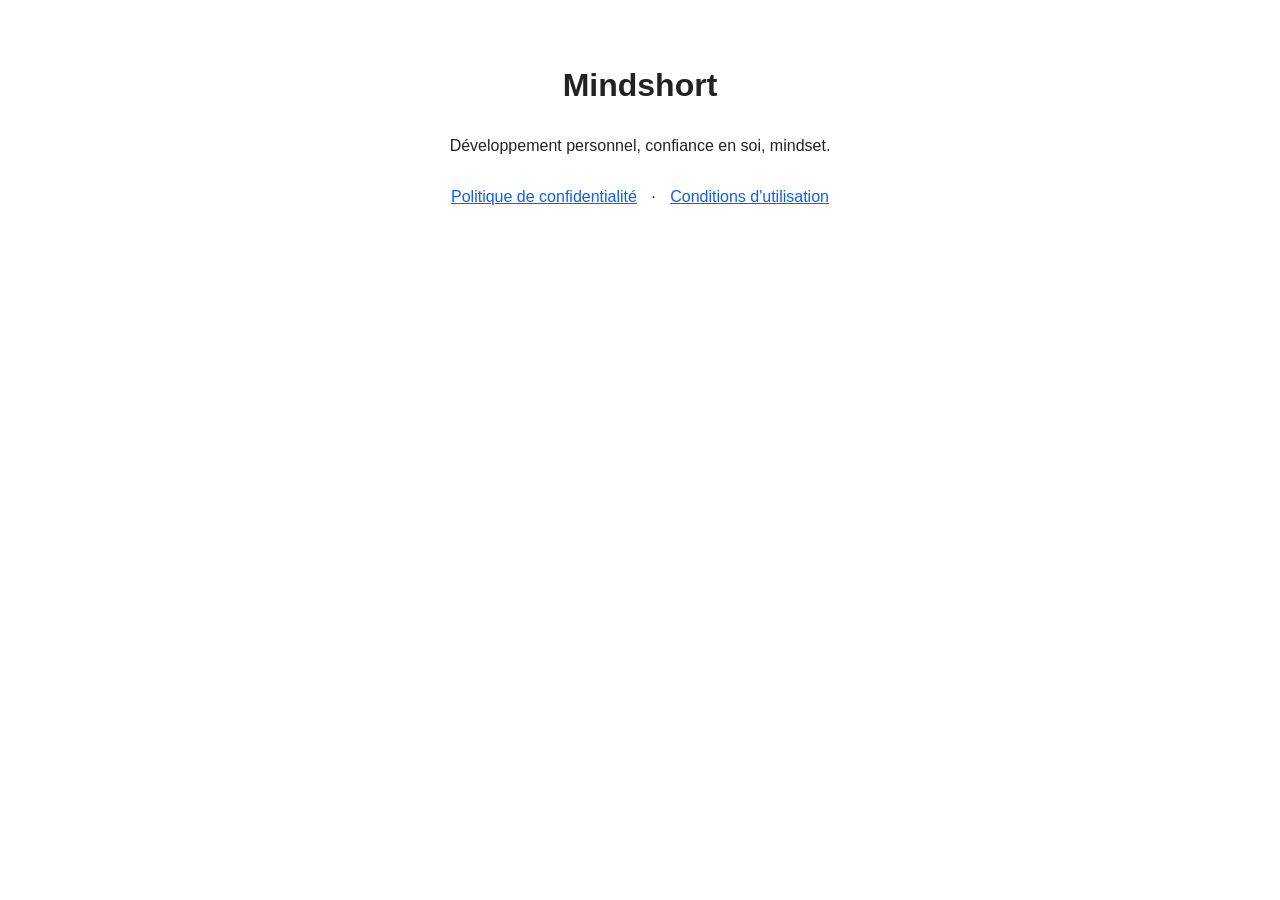
==== index.html @ 14fb2680 "Add files via upload" ====
<!DOCTYPE html>
<html lang="fr">
<head>
<meta charset="UTF-8">
<title>Mindshort</title>
<meta name="viewport" content="width=device-width, initial-scale=1">
<style>
  body { font-family: -apple-system, Segoe UI, Roboto, Arial, sans-serif; max-width: 720px; margin: 60px auto; padding: 0 20px; line-height: 1.6; color: #222; text-align: center; }
  a { display: inline-block; margin: 10px; color: #0b5fff; }
</style>
</head>
<body>
<h1>Mindshort</h1>
<p>Développement personnel, confiance en soi, mindset.</p>
<p>
<a href="confidentielle.html">Politique de confidentialité</a> ·
<a href="conditions.html">Conditions d'utilisation</a>
</p>
</body>
</html>
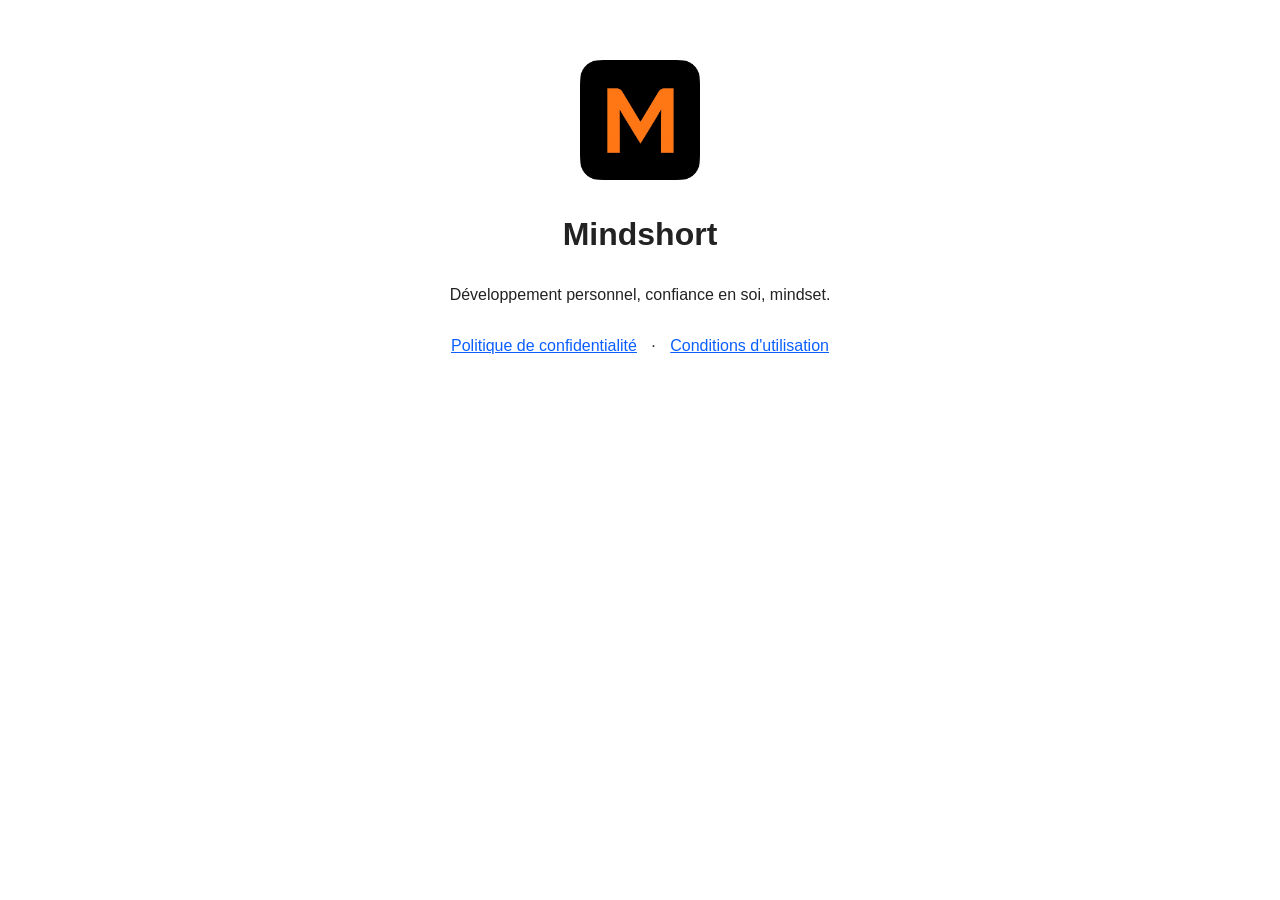
==== commit eabf1144: "Ajout logo Mindshort" ====
--- a/index.html
+++ b/index.html
@@ -10,10 +10,11 @@
 </style>
 </head>
 <body>
+<img src="logo.png" alt="Mindshort" style="width:120px;height:120px;">
 <h1>Mindshort</h1>
 <p>Développement personnel, confiance en soi, mindset.</p>
 <p>
-<a href="confidentielle.html">Politique de confidentialité</a> ·
+<a href="confidentialite.html">Politique de confidentialité</a> ·
 <a href="conditions.html">Conditions d'utilisation</a>
 </p>
 </body>
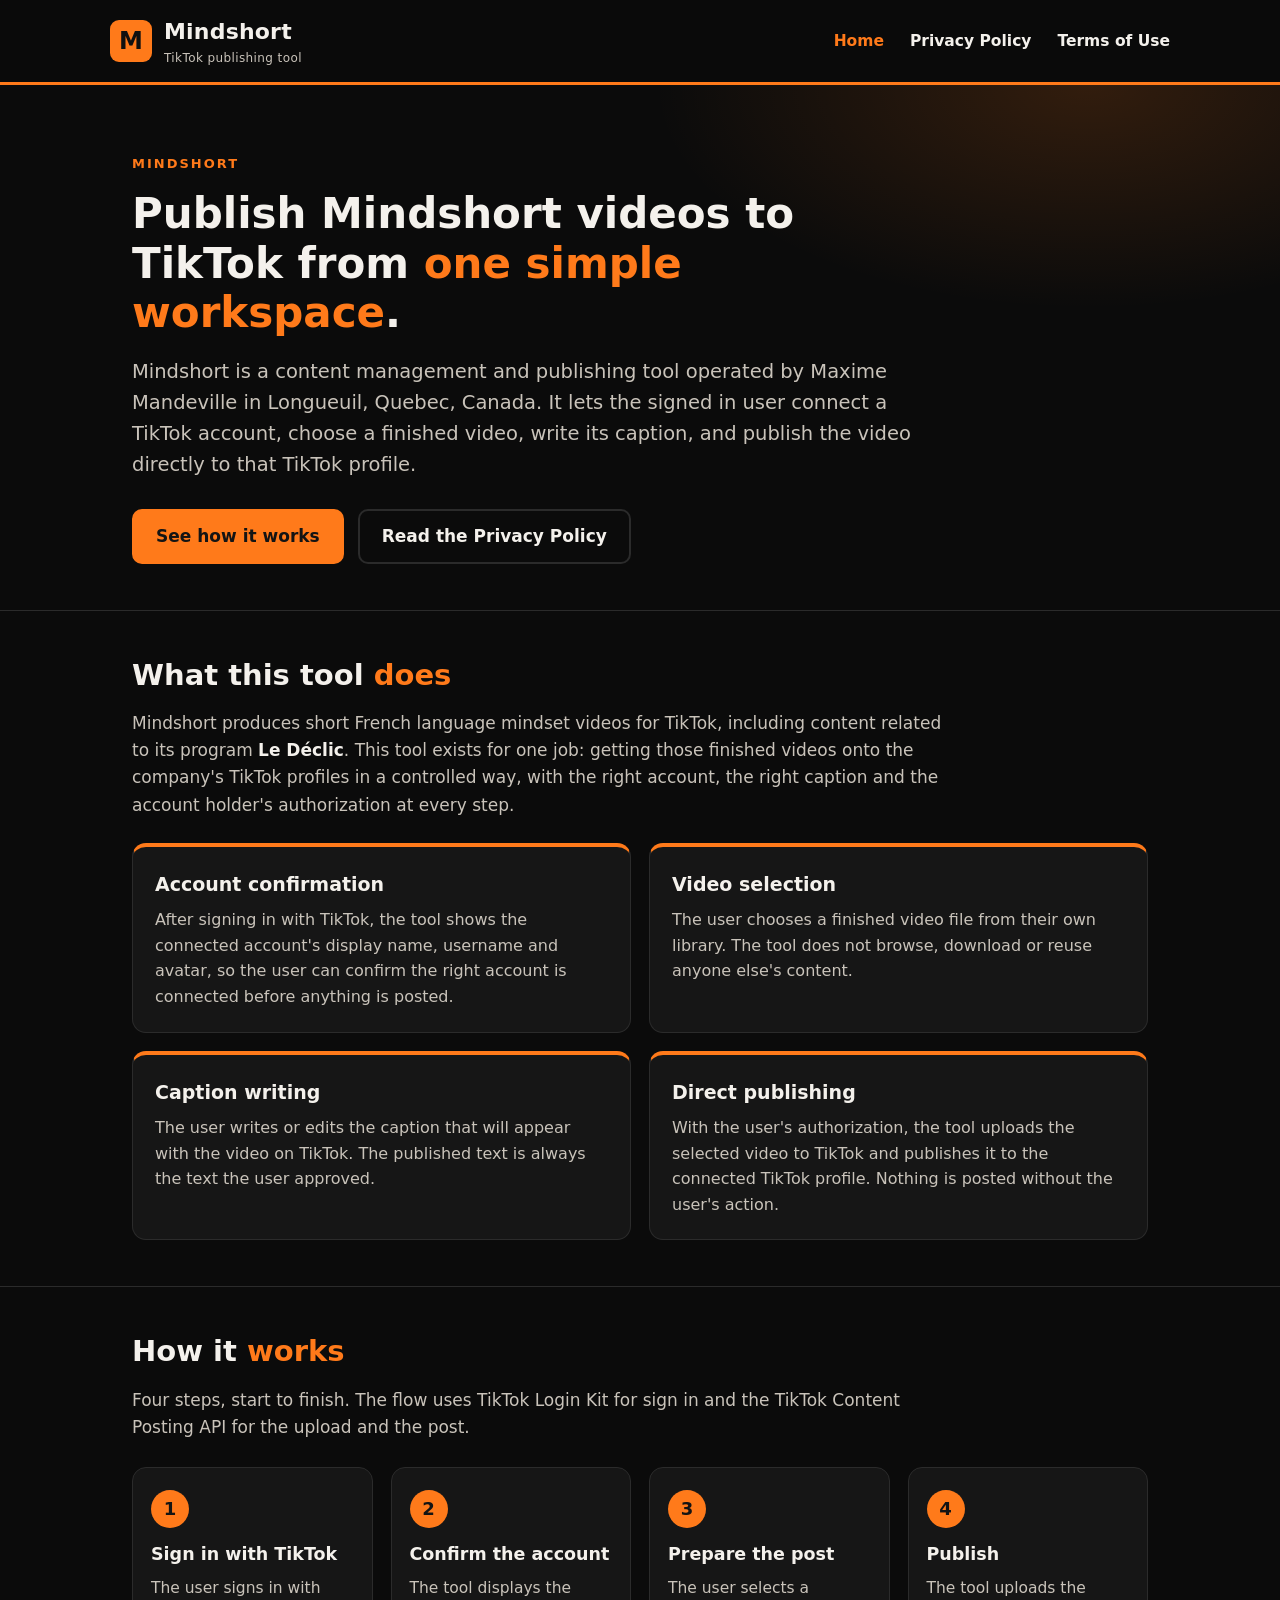
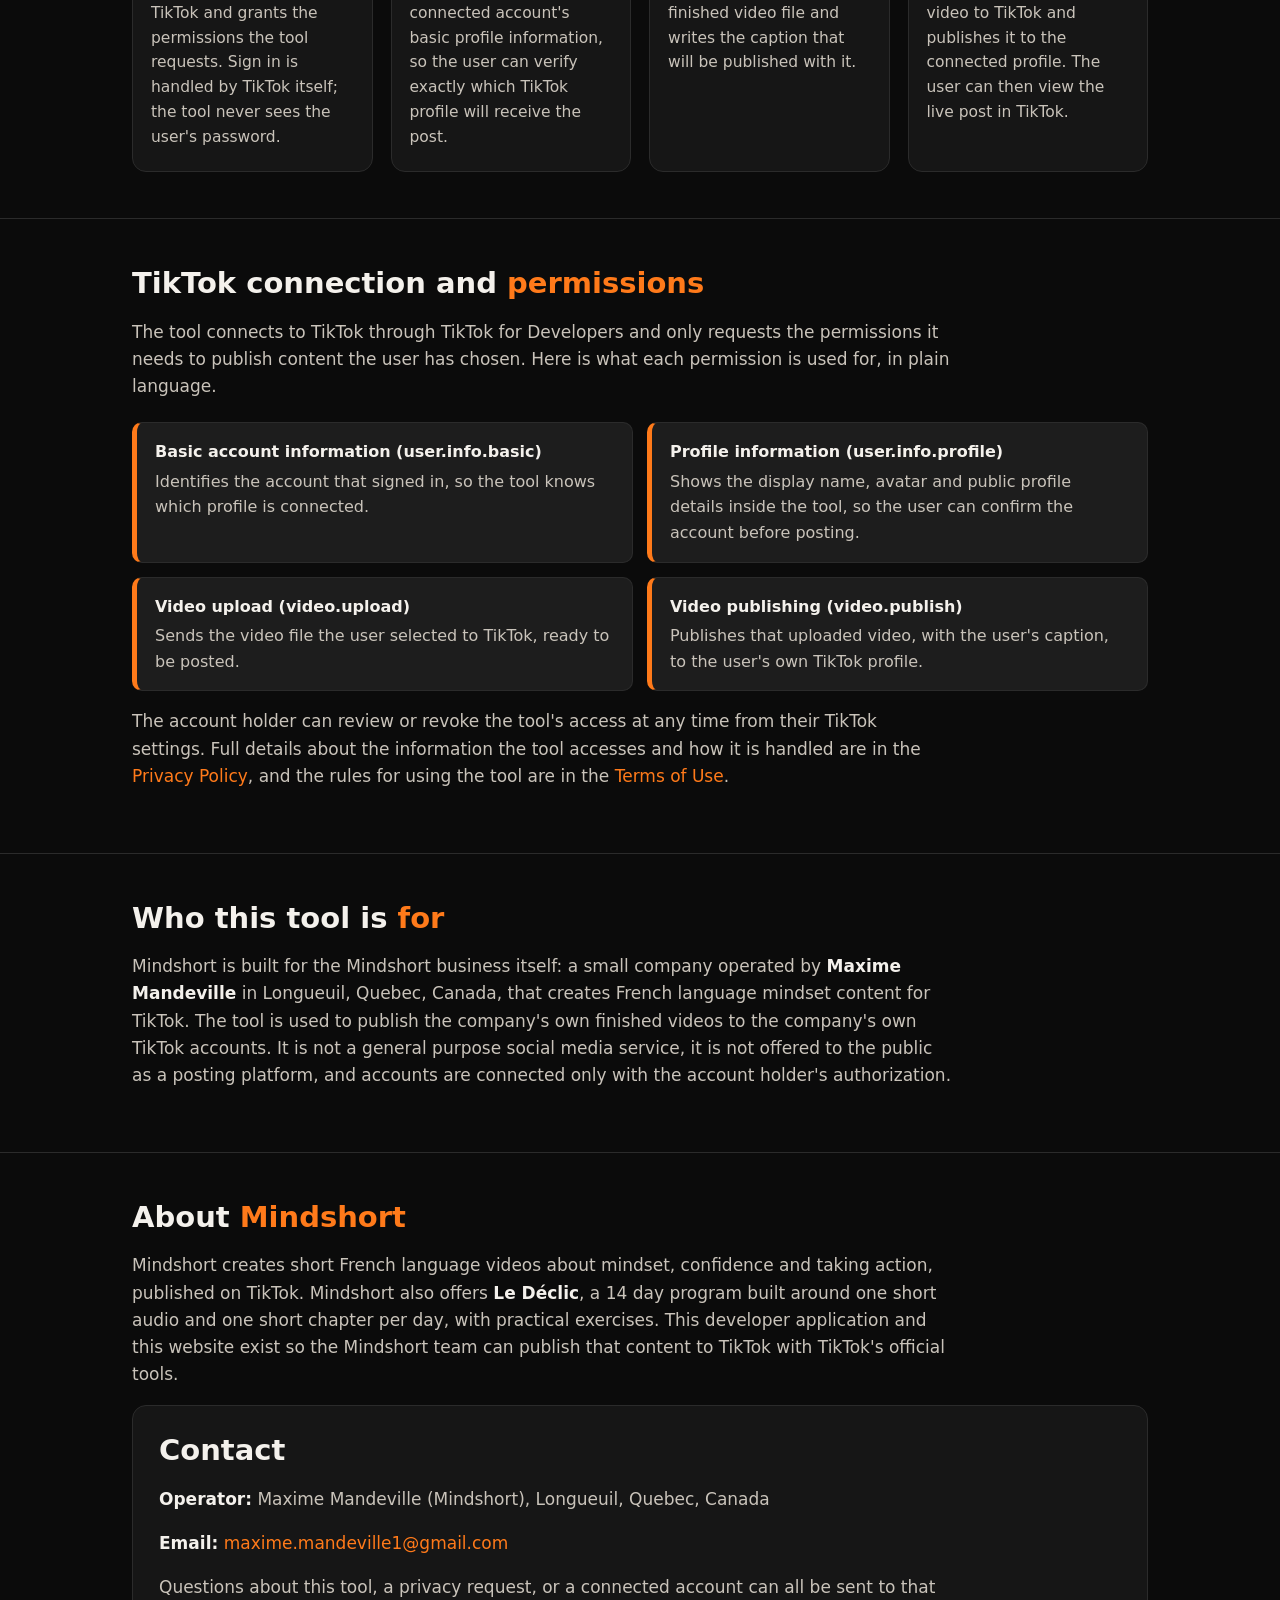
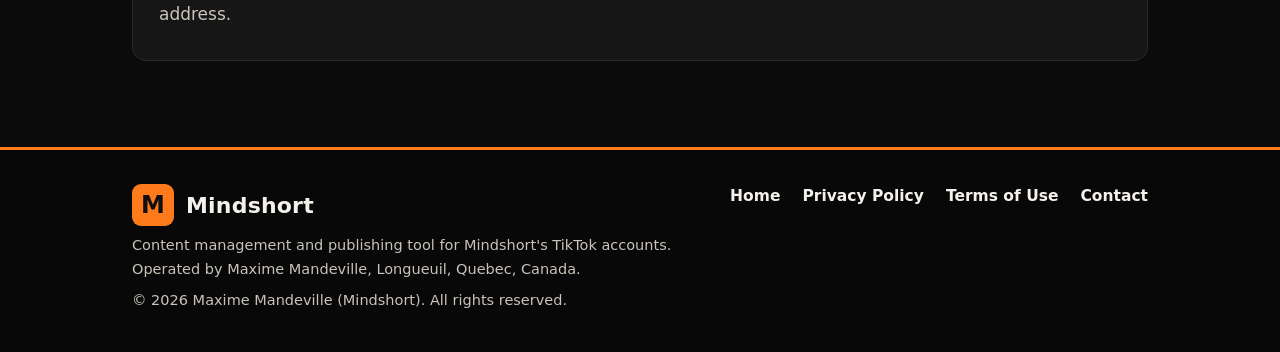
==== commit 9d04786f: "Site complet de l'application Mindshort" ====
--- a/index.html
+++ b/index.html
@@ -1,21 +1,162 @@
 <!DOCTYPE html>
-<html lang="fr">
+<html lang="en">
 <head>
 <meta charset="UTF-8">
-<title>Mindshort</title>
-<meta name="viewport" content="width=device-width, initial-scale=1">
-<style>
-  body { font-family: -apple-system, Segoe UI, Roboto, Arial, sans-serif; max-width: 720px; margin: 60px auto; padding: 0 20px; line-height: 1.6; color: #222; text-align: center; }
-  a { display: inline-block; margin: 10px; color: #0b5fff; }
-</style>
+<meta name="viewport" content="width=device-width, initial-scale=1.0">
+<title>Mindshort | TikTok Content Publishing Tool</title>
+<meta name="description" content="Mindshort is a content management and publishing tool that lets an authorized user connect a TikTok account, choose a video, write its caption and publish it to that TikTok profile.">
+<link rel="stylesheet" href="style.css">
 </head>
 <body>
-<img src="logo.png" alt="Mindshort" style="width:120px;height:120px;">
-<h1>Mindshort</h1>
-<p>Développement personnel, confiance en soi, mindset.</p>
-<p>
-<a href="confidentialite.html">Politique de confidentialité</a> ·
-<a href="conditions.html">Conditions d'utilisation</a>
-</p>
+
+<header class="site-header">
+  <div class="wrap header-inner">
+    <a class="brand" href="index.html">
+      <span class="brand-mark">M</span>
+      <span class="brand-name">Mindshort
+        <span class="brand-tag">TikTok publishing tool</span>
+      </span>
+    </a>
+    <nav class="main-nav">
+      <a href="index.html" class="active">Home</a>
+      <a href="confidentialite.html">Privacy Policy</a>
+      <a href="conditions.html">Terms of Use</a>
+    </nav>
+  </div>
+</header>
+
+<main>
+  <section class="hero">
+    <div class="wrap">
+      <span class="eyebrow">Mindshort</span>
+      <h1>Publish Mindshort videos to TikTok from <span class="accent">one simple workspace</span>.</h1>
+      <p class="lead">Mindshort is a content management and publishing tool operated by Maxime Mandeville in Longueuil, Quebec, Canada. It lets the signed in user connect a TikTok account, choose a finished video, write its caption, and publish the video directly to that TikTok profile.</p>
+      <div class="hero-actions">
+        <a class="btn" href="#how-it-works">See how it works</a>
+        <a class="btn ghost" href="confidentialite.html">Read the Privacy Policy</a>
+      </div>
+    </div>
+  </section>
+
+  <section class="section">
+    <div class="wrap">
+      <h2>What this tool <span class="accent">does</span></h2>
+      <p>Mindshort produces short French language mindset videos for TikTok, including content related to its program <strong>Le Déclic</strong>. This tool exists for one job: getting those finished videos onto the company's TikTok profiles in a controlled way, with the right account, the right caption and the account holder's authorization at every step.</p>
+      <div class="card-grid">
+        <div class="card">
+          <h3>Account confirmation</h3>
+          <p>After signing in with TikTok, the tool shows the connected account's display name, username and avatar, so the user can confirm the right account is connected before anything is posted.</p>
+        </div>
+        <div class="card">
+          <h3>Video selection</h3>
+          <p>The user chooses a finished video file from their own library. The tool does not browse, download or reuse anyone else's content.</p>
+        </div>
+        <div class="card">
+          <h3>Caption writing</h3>
+          <p>The user writes or edits the caption that will appear with the video on TikTok. The published text is always the text the user approved.</p>
+        </div>
+        <div class="card">
+          <h3>Direct publishing</h3>
+          <p>With the user's authorization, the tool uploads the selected video to TikTok and publishes it to the connected TikTok profile. Nothing is posted without the user's action.</p>
+        </div>
+      </div>
+    </div>
+  </section>
+
+  <section class="section" id="how-it-works">
+    <div class="wrap">
+      <h2>How it <span class="accent">works</span></h2>
+      <p>Four steps, start to finish. The flow uses TikTok Login Kit for sign in and the TikTok Content Posting API for the upload and the post.</p>
+      <div class="steps">
+        <div class="step">
+          <span class="step-number">1</span>
+          <h3>Sign in with TikTok</h3>
+          <p>The user signs in with TikTok and grants the permissions the tool requests. Sign in is handled by TikTok itself; the tool never sees the user's password.</p>
+        </div>
+        <div class="step">
+          <span class="step-number">2</span>
+          <h3>Confirm the account</h3>
+          <p>The tool displays the connected account's basic profile information, so the user can verify exactly which TikTok profile will receive the post.</p>
+        </div>
+        <div class="step">
+          <span class="step-number">3</span>
+          <h3>Prepare the post</h3>
+          <p>The user selects a finished video file and writes the caption that will be published with it.</p>
+        </div>
+        <div class="step">
+          <span class="step-number">4</span>
+          <h3>Publish</h3>
+          <p>The tool uploads the video to TikTok and publishes it to the connected profile. The user can then view the live post in TikTok.</p>
+        </div>
+      </div>
+    </div>
+  </section>
+
+  <section class="section">
+    <div class="wrap">
+      <h2>TikTok connection and <span class="accent">permissions</span></h2>
+      <p>The tool connects to TikTok through TikTok for Developers and only requests the permissions it needs to publish content the user has chosen. Here is what each permission is used for, in plain language.</p>
+      <ul class="scope-list">
+        <li>
+          <span class="scope-name">Basic account information (user.info.basic)</span>
+          Identifies the account that signed in, so the tool knows which profile is connected.
+        </li>
+        <li>
+          <span class="scope-name">Profile information (user.info.profile)</span>
+          Shows the display name, avatar and public profile details inside the tool, so the user can confirm the account before posting.
+        </li>
+        <li>
+          <span class="scope-name">Video upload (video.upload)</span>
+          Sends the video file the user selected to TikTok, ready to be posted.
+        </li>
+        <li>
+          <span class="scope-name">Video publishing (video.publish)</span>
+          Publishes that uploaded video, with the user's caption, to the user's own TikTok profile.
+        </li>
+      </ul>
+      <p>The account holder can review or revoke the tool's access at any time from their TikTok settings. Full details about the information the tool accesses and how it is handled are in the <a href="confidentialite.html">Privacy Policy</a>, and the rules for using the tool are in the <a href="conditions.html">Terms of Use</a>.</p>
+    </div>
+  </section>
+
+  <section class="section">
+    <div class="wrap">
+      <h2>Who this tool is <span class="accent">for</span></h2>
+      <p>Mindshort is built for the Mindshort business itself: a small company operated by <strong>Maxime Mandeville</strong> in Longueuil, Quebec, Canada, that creates French language mindset content for TikTok. The tool is used to publish the company's own finished videos to the company's own TikTok accounts. It is not a general purpose social media service, it is not offered to the public as a posting platform, and accounts are connected only with the account holder's authorization.</p>
+    </div>
+  </section>
+
+  <section class="section">
+    <div class="wrap">
+      <h2>About <span class="accent">Mindshort</span></h2>
+      <p>Mindshort creates short French language videos about mindset, confidence and taking action, published on TikTok. Mindshort also offers <strong>Le Déclic</strong>, a 14 day program built around one short audio and one short chapter per day, with practical exercises. This developer application and this website exist so the Mindshort team can publish that content to TikTok with TikTok's official tools.</p>
+      <div class="contact-band">
+        <h2>Contact</h2>
+        <p><strong>Operator:</strong> Maxime Mandeville (Mindshort), Longueuil, Quebec, Canada</p>
+        <p><strong>Email:</strong> <a href="mailto:maxime.mandeville1@gmail.com">maxime.mandeville1@gmail.com</a></p>
+        <p>Questions about this tool, a privacy request, or a connected account can all be sent to that address.</p>
+      </div>
+    </div>
+  </section>
+</main>
+
+<footer class="site-footer">
+  <div class="wrap footer-inner">
+    <div>
+      <a class="brand" href="index.html">
+        <span class="brand-mark">M</span>
+        <span class="brand-name">Mindshort</span>
+      </a>
+      <p>Content management and publishing tool for Mindshort's TikTok accounts. Operated by Maxime Mandeville, Longueuil, Quebec, Canada.</p>
+      <p>© 2026 Maxime Mandeville (Mindshort). All rights reserved.</p>
+    </div>
+    <nav class="footer-links">
+      <a href="index.html">Home</a>
+      <a href="confidentialite.html">Privacy Policy</a>
+      <a href="conditions.html">Terms of Use</a>
+      <a href="mailto:maxime.mandeville1@gmail.com">Contact</a>
+    </nav>
+  </div>
+</footer>
+
 </body>
 </html>
--- a/style.css
+++ b/style.css
@@ -0,0 +1,450 @@
+/* Mindshort developer app site. Black and orange brand theme. */
+
+:root {
+  --black: #0b0b0b;
+  --panel: #161616;
+  --panel-alt: #1d1d1d;
+  --line: #2b2b2b;
+  --text: #f4f1ec;
+  --muted: #c9c3ba;
+  --orange: #ff7a1a;
+  --orange-dark: #e05f00;
+  --radius: 14px;
+}
+
+* {
+  box-sizing: border-box;
+}
+
+html {
+  scroll-behavior: smooth;
+}
+
+body {
+  margin: 0;
+  background: var(--black);
+  color: var(--text);
+  font-family: "Segoe UI", system-ui, -apple-system, Arial, sans-serif;
+  line-height: 1.6;
+  font-size: 17px;
+}
+
+a {
+  color: var(--orange);
+  text-decoration: none;
+}
+
+a:hover {
+  text-decoration: underline;
+}
+
+.wrap {
+  max-width: 1060px;
+  margin: 0 auto;
+  padding: 0 22px;
+}
+
+/* Header */
+
+.site-header {
+  position: sticky;
+  top: 0;
+  z-index: 10;
+  background: rgba(11, 11, 11, 0.96);
+  border-bottom: 3px solid var(--orange);
+}
+
+.header-inner {
+  display: flex;
+  align-items: center;
+  justify-content: space-between;
+  gap: 18px;
+  padding: 14px 0;
+}
+
+.brand {
+  display: flex;
+  align-items: center;
+  gap: 12px;
+  color: var(--text);
+}
+
+.brand:hover {
+  text-decoration: none;
+}
+
+.brand-mark {
+  display: inline-flex;
+  align-items: center;
+  justify-content: center;
+  width: 42px;
+  height: 42px;
+  background: var(--orange);
+  color: #101010;
+  font-weight: 800;
+  font-size: 24px;
+  border-radius: 9px;
+  line-height: 1;
+}
+
+.brand-name {
+  font-size: 22px;
+  font-weight: 700;
+  letter-spacing: 0.2px;
+}
+
+.brand-tag {
+  display: block;
+  font-size: 12px;
+  font-weight: 400;
+  color: var(--muted);
+  letter-spacing: 0.4px;
+}
+
+.main-nav {
+  display: flex;
+  gap: 26px;
+  flex-wrap: wrap;
+}
+
+.main-nav a {
+  color: var(--text);
+  font-weight: 600;
+  font-size: 15.5px;
+}
+
+.main-nav a.active {
+  color: var(--orange);
+}
+
+/* Hero */
+
+.hero {
+  padding: 64px 0 46px;
+  border-bottom: 1px solid var(--line);
+  background:
+    radial-gradient(620px 320px at 85% 0%, rgba(255, 122, 26, 0.16), rgba(255, 122, 26, 0) 70%),
+    var(--black);
+}
+
+.eyebrow {
+  display: inline-block;
+  color: var(--orange);
+  font-weight: 700;
+  font-size: 13px;
+  letter-spacing: 2px;
+  text-transform: uppercase;
+  margin-bottom: 14px;
+}
+
+.hero h1 {
+  font-size: 42px;
+  line-height: 1.18;
+  margin: 0 0 18px;
+  max-width: 760px;
+}
+
+.hero h1 .accent {
+  color: var(--orange);
+}
+
+.hero p.lead {
+  font-size: 19.5px;
+  color: var(--muted);
+  max-width: 780px;
+  margin: 0 0 28px;
+}
+
+.hero-actions {
+  display: flex;
+  gap: 14px;
+  flex-wrap: wrap;
+}
+
+.btn {
+  display: inline-block;
+  background: var(--orange);
+  color: #141414;
+  font-weight: 700;
+  padding: 12px 22px;
+  border-radius: 10px;
+  border: 2px solid var(--orange);
+}
+
+.btn:hover {
+  background: var(--orange-dark);
+  border-color: var(--orange-dark);
+  text-decoration: none;
+}
+
+.btn.ghost {
+  background: transparent;
+  color: var(--text);
+  border-color: var(--line);
+}
+
+.btn.ghost:hover {
+  border-color: var(--orange);
+  color: var(--orange);
+}
+
+/* Sections */
+
+.section {
+  padding: 46px 0;
+  border-bottom: 1px solid var(--line);
+}
+
+.section:last-of-type {
+  border-bottom: none;
+}
+
+.section h2 {
+  font-size: 29px;
+  margin: 0 0 14px;
+  line-height: 1.25;
+}
+
+.section h2 .accent {
+  color: var(--orange);
+}
+
+.section p {
+  color: var(--muted);
+  max-width: 820px;
+}
+
+.section p strong,
+.section li strong {
+  color: var(--text);
+}
+
+.card-grid {
+  display: grid;
+  grid-template-columns: repeat(2, 1fr);
+  gap: 18px;
+  margin-top: 24px;
+}
+
+.card {
+  background: var(--panel);
+  border: 1px solid var(--line);
+  border-top: 4px solid var(--orange);
+  border-radius: var(--radius);
+  padding: 22px;
+}
+
+.card h3 {
+  margin: 0 0 8px;
+  font-size: 19px;
+}
+
+.card p {
+  margin: 0;
+  font-size: 16px;
+}
+
+/* Steps */
+
+.steps {
+  display: grid;
+  grid-template-columns: repeat(4, 1fr);
+  gap: 18px;
+  margin-top: 26px;
+  counter-reset: step;
+}
+
+.step {
+  background: var(--panel);
+  border: 1px solid var(--line);
+  border-radius: var(--radius);
+  padding: 22px 18px;
+}
+
+.step-number {
+  display: inline-flex;
+  align-items: center;
+  justify-content: center;
+  width: 38px;
+  height: 38px;
+  border-radius: 50%;
+  background: var(--orange);
+  color: #141414;
+  font-weight: 800;
+  font-size: 18px;
+  margin-bottom: 12px;
+}
+
+.step h3 {
+  margin: 0 0 8px;
+  font-size: 17.5px;
+}
+
+.step p {
+  margin: 0;
+  font-size: 15.5px;
+}
+
+/* Scope list */
+
+.scope-list {
+  list-style: none;
+  margin: 22px 0 0;
+  padding: 0;
+  display: grid;
+  grid-template-columns: repeat(2, 1fr);
+  gap: 14px;
+}
+
+.scope-list li {
+  background: var(--panel-alt);
+  border: 1px solid var(--line);
+  border-left: 5px solid var(--orange);
+  border-radius: 10px;
+  padding: 16px 18px;
+  color: var(--muted);
+  font-size: 16px;
+}
+
+.scope-list .scope-name {
+  display: block;
+  color: var(--text);
+  font-weight: 700;
+  margin-bottom: 4px;
+}
+
+/* Policy and terms pages */
+
+.doc {
+  padding: 48px 0 10px;
+}
+
+.doc h1 {
+  font-size: 36px;
+  margin: 0 0 6px;
+  line-height: 1.2;
+}
+
+.doc .updated {
+  color: var(--orange);
+  font-weight: 600;
+  margin: 0 0 26px;
+}
+
+.doc h2 {
+  font-size: 22px;
+  margin: 32px 0 10px;
+  color: var(--text);
+}
+
+.doc p,
+.doc li {
+  color: var(--muted);
+  max-width: 860px;
+}
+
+.doc ul {
+  padding-left: 22px;
+}
+
+.doc li {
+  margin-bottom: 7px;
+}
+
+.doc strong {
+  color: var(--text);
+}
+
+/* Contact band */
+
+.contact-band {
+  background: var(--panel);
+  border: 1px solid var(--line);
+  border-radius: var(--radius);
+  padding: 26px;
+  margin-top: 8px;
+}
+
+.contact-band h2 {
+  margin-top: 0;
+}
+
+.contact-band p {
+  margin-bottom: 6px;
+}
+
+/* Footer */
+
+.site-footer {
+  border-top: 3px solid var(--orange);
+  background: #080808;
+  padding: 34px 0 40px;
+  margin-top: 40px;
+}
+
+.footer-inner {
+  display: flex;
+  justify-content: space-between;
+  gap: 26px;
+  flex-wrap: wrap;
+}
+
+.footer-links {
+  display: flex;
+  gap: 22px;
+  flex-wrap: wrap;
+}
+
+.footer-links a {
+  color: var(--text);
+  font-weight: 600;
+  font-size: 15.5px;
+}
+
+.site-footer p {
+  color: var(--muted);
+  font-size: 14.5px;
+  margin: 8px 0 0;
+  max-width: 560px;
+}
+
+/* Responsive */
+
+@media (max-width: 860px) {
+  .steps {
+    grid-template-columns: repeat(2, 1fr);
+  }
+}
+
+@media (max-width: 680px) {
+  body {
+    font-size: 16px;
+  }
+
+  .header-inner {
+    flex-direction: column;
+    align-items: flex-start;
+  }
+
+  .hero {
+    padding: 44px 0 34px;
+  }
+
+  .hero h1 {
+    font-size: 31px;
+  }
+
+  .hero p.lead {
+    font-size: 17.5px;
+  }
+
+  .card-grid,
+  .scope-list,
+  .steps {
+    grid-template-columns: 1fr;
+  }
+
+  .doc h1 {
+    font-size: 29px;
+  }
+}
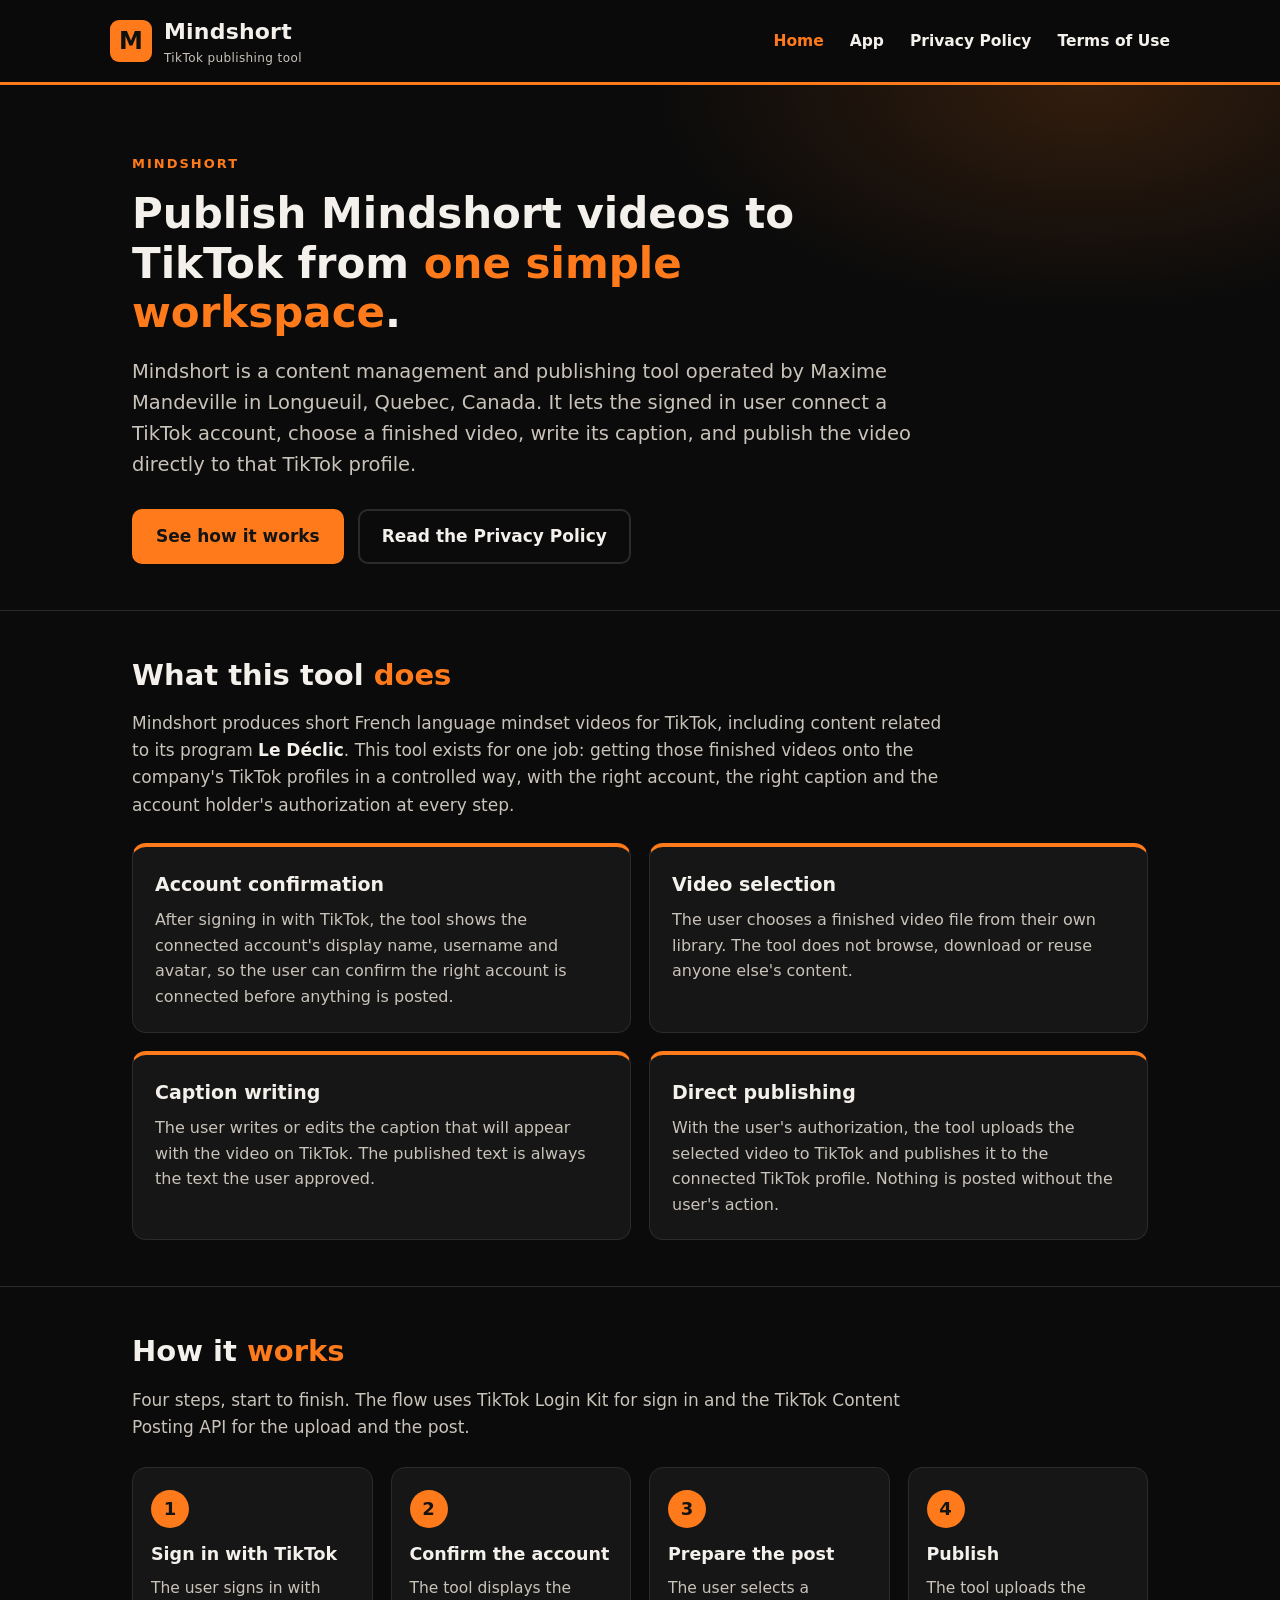
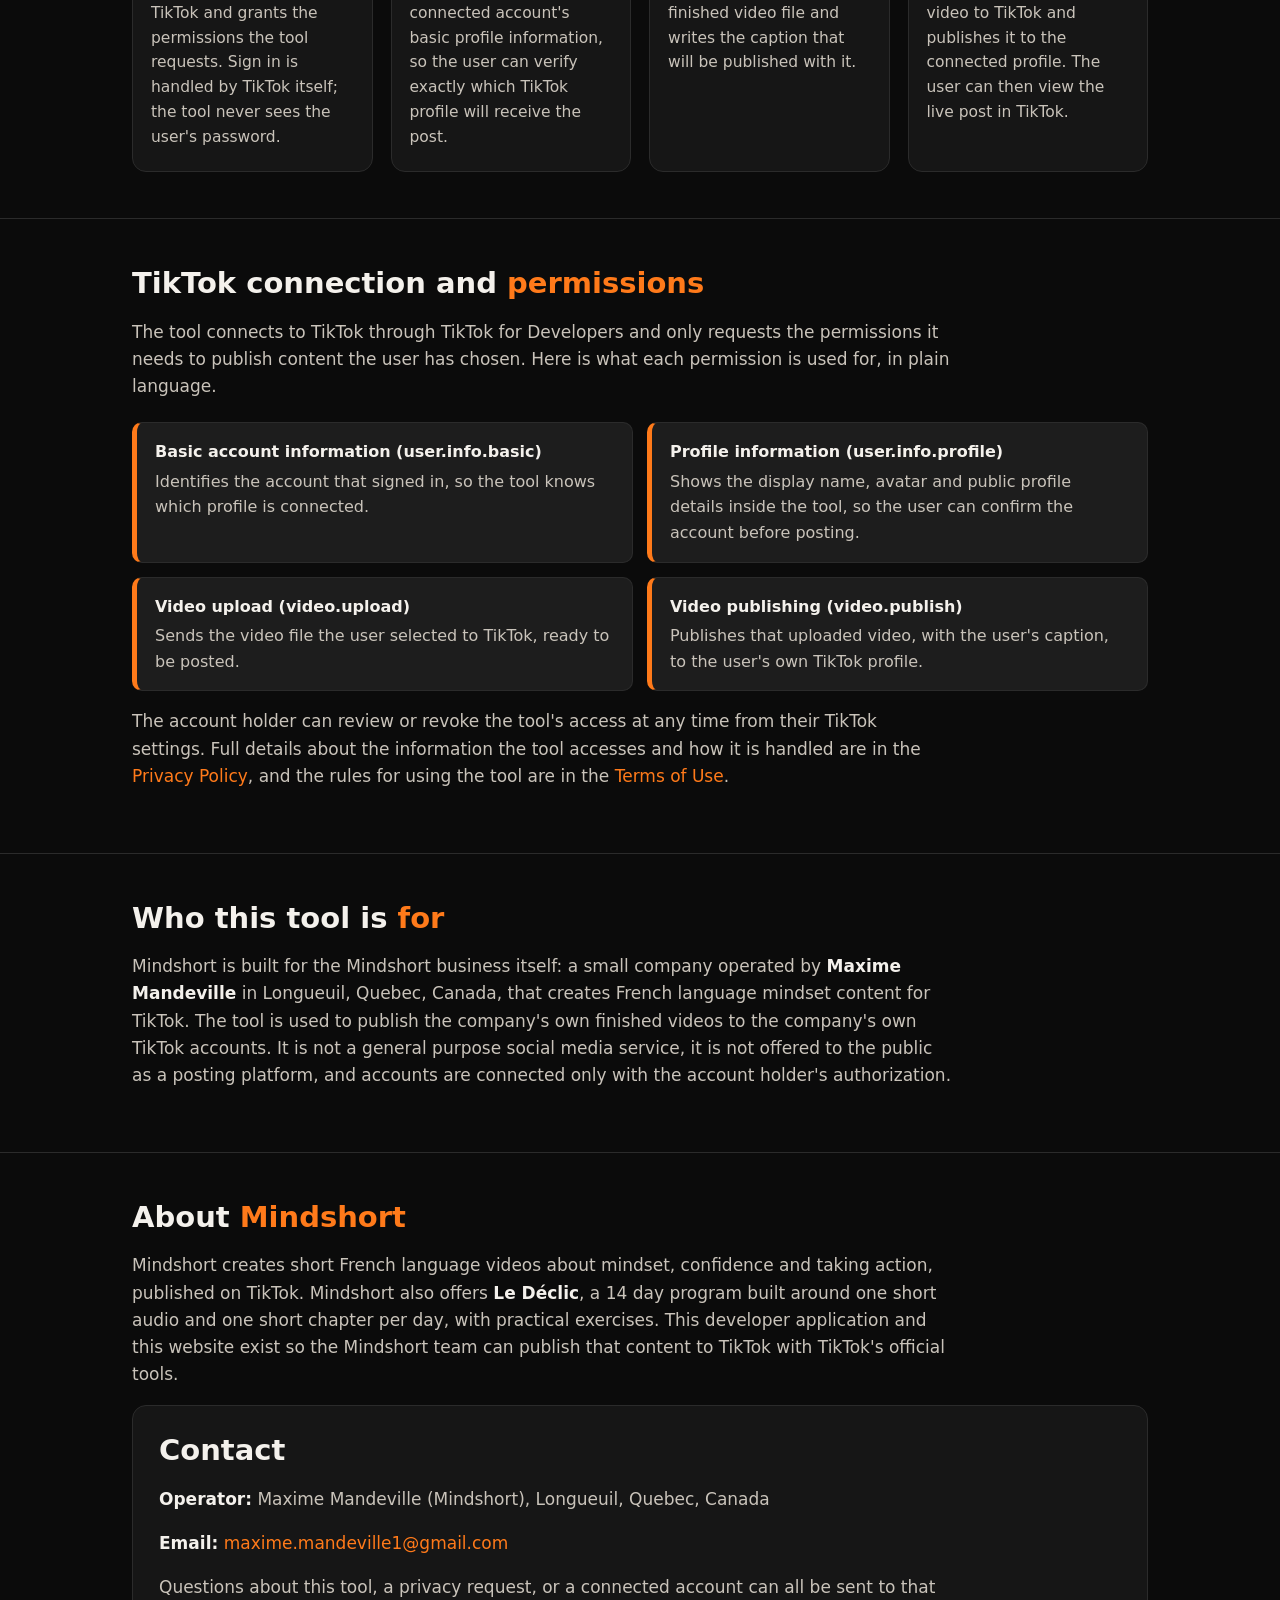
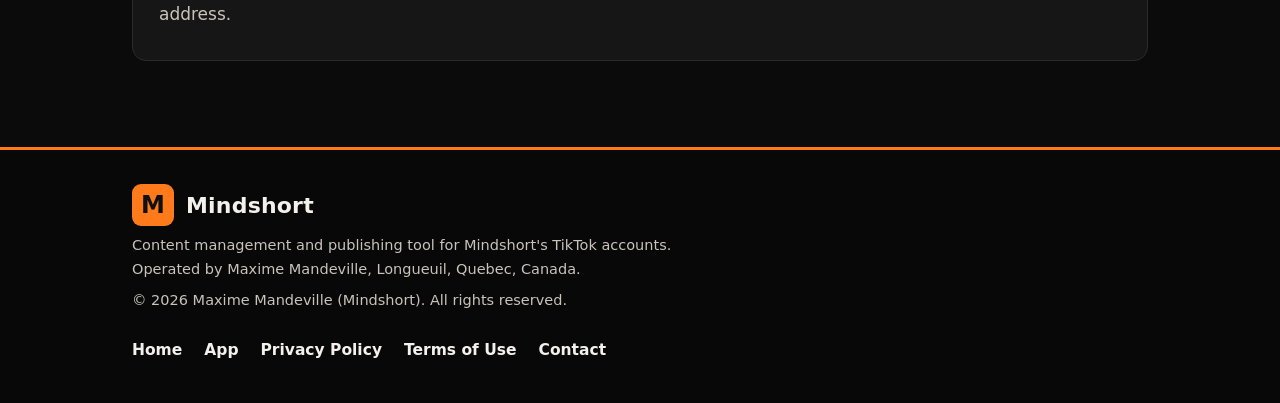
==== commit f036d43e: "Page App Mindshort pour la démonstration TikTok" ====
--- a/index.html
+++ b/index.html
@@ -19,6 +19,7 @@
     </a>
     <nav class="main-nav">
       <a href="index.html" class="active">Home</a>
+      <a href="app.html">App</a>
       <a href="confidentialite.html">Privacy Policy</a>
       <a href="conditions.html">Terms of Use</a>
     </nav>
@@ -151,6 +152,7 @@
     </div>
     <nav class="footer-links">
       <a href="index.html">Home</a>
+      <a href="app.html">App</a>
       <a href="confidentialite.html">Privacy Policy</a>
       <a href="conditions.html">Terms of Use</a>
       <a href="mailto:maxime.mandeville1@gmail.com">Contact</a>
--- a/style.css
+++ b/style.css
@@ -408,6 +408,39 @@
   max-width: 560px;
 }
 
+/* App page */
+
+.connect-actions {
+  margin: 26px 0 6px;
+}
+
+.btn-tiktok {
+  display: inline-flex;
+  align-items: center;
+  gap: 10px;
+  background: #161823;
+  color: #ffffff;
+  font-weight: 700;
+  font-size: 17px;
+  padding: 13px 26px;
+  border-radius: 10px;
+  border: 1px solid #3a3d52;
+}
+
+.btn-tiktok:hover {
+  background: #000000;
+  border-color: #fe2c55;
+  text-decoration: none;
+}
+
+.section p.note {
+  font-size: 15.5px;
+}
+
+.steps-five {
+  grid-template-columns: repeat(5, 1fr);
+}
+
 /* Responsive */
 
 @media (max-width: 860px) {
